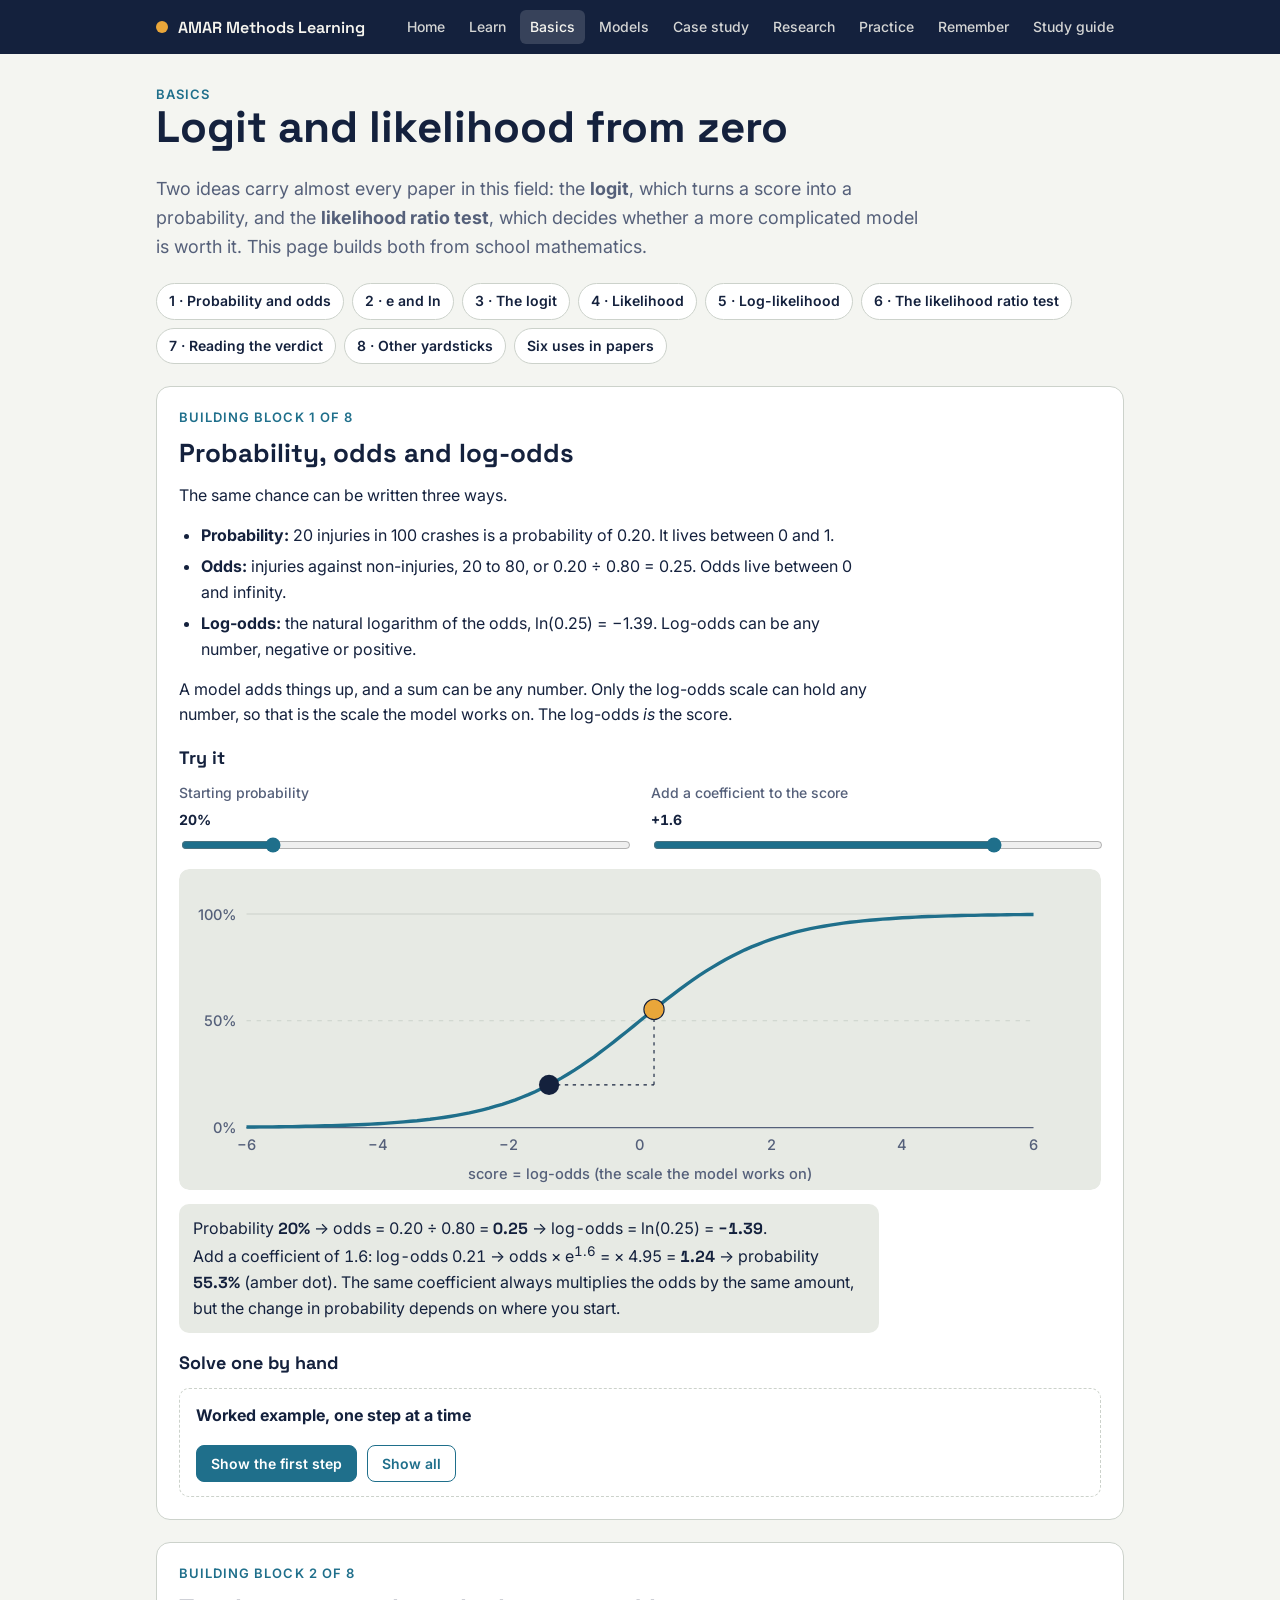
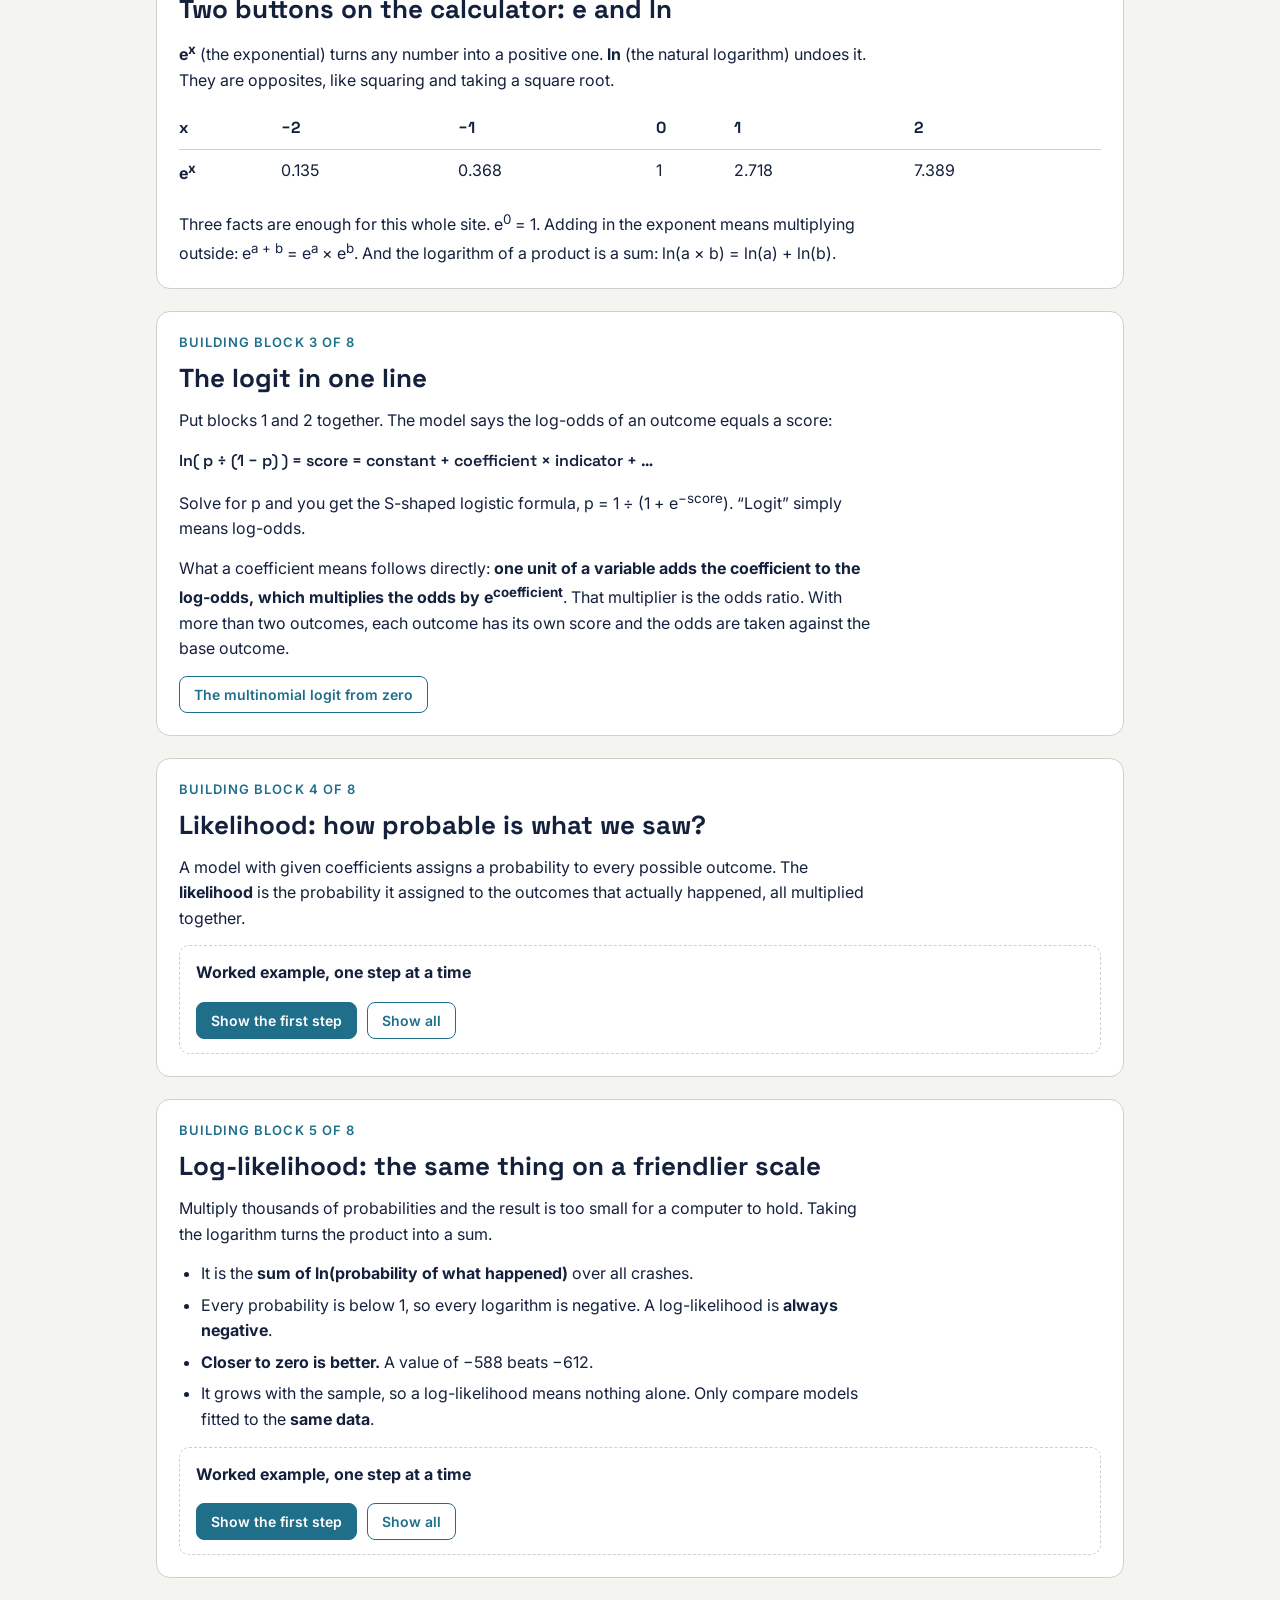
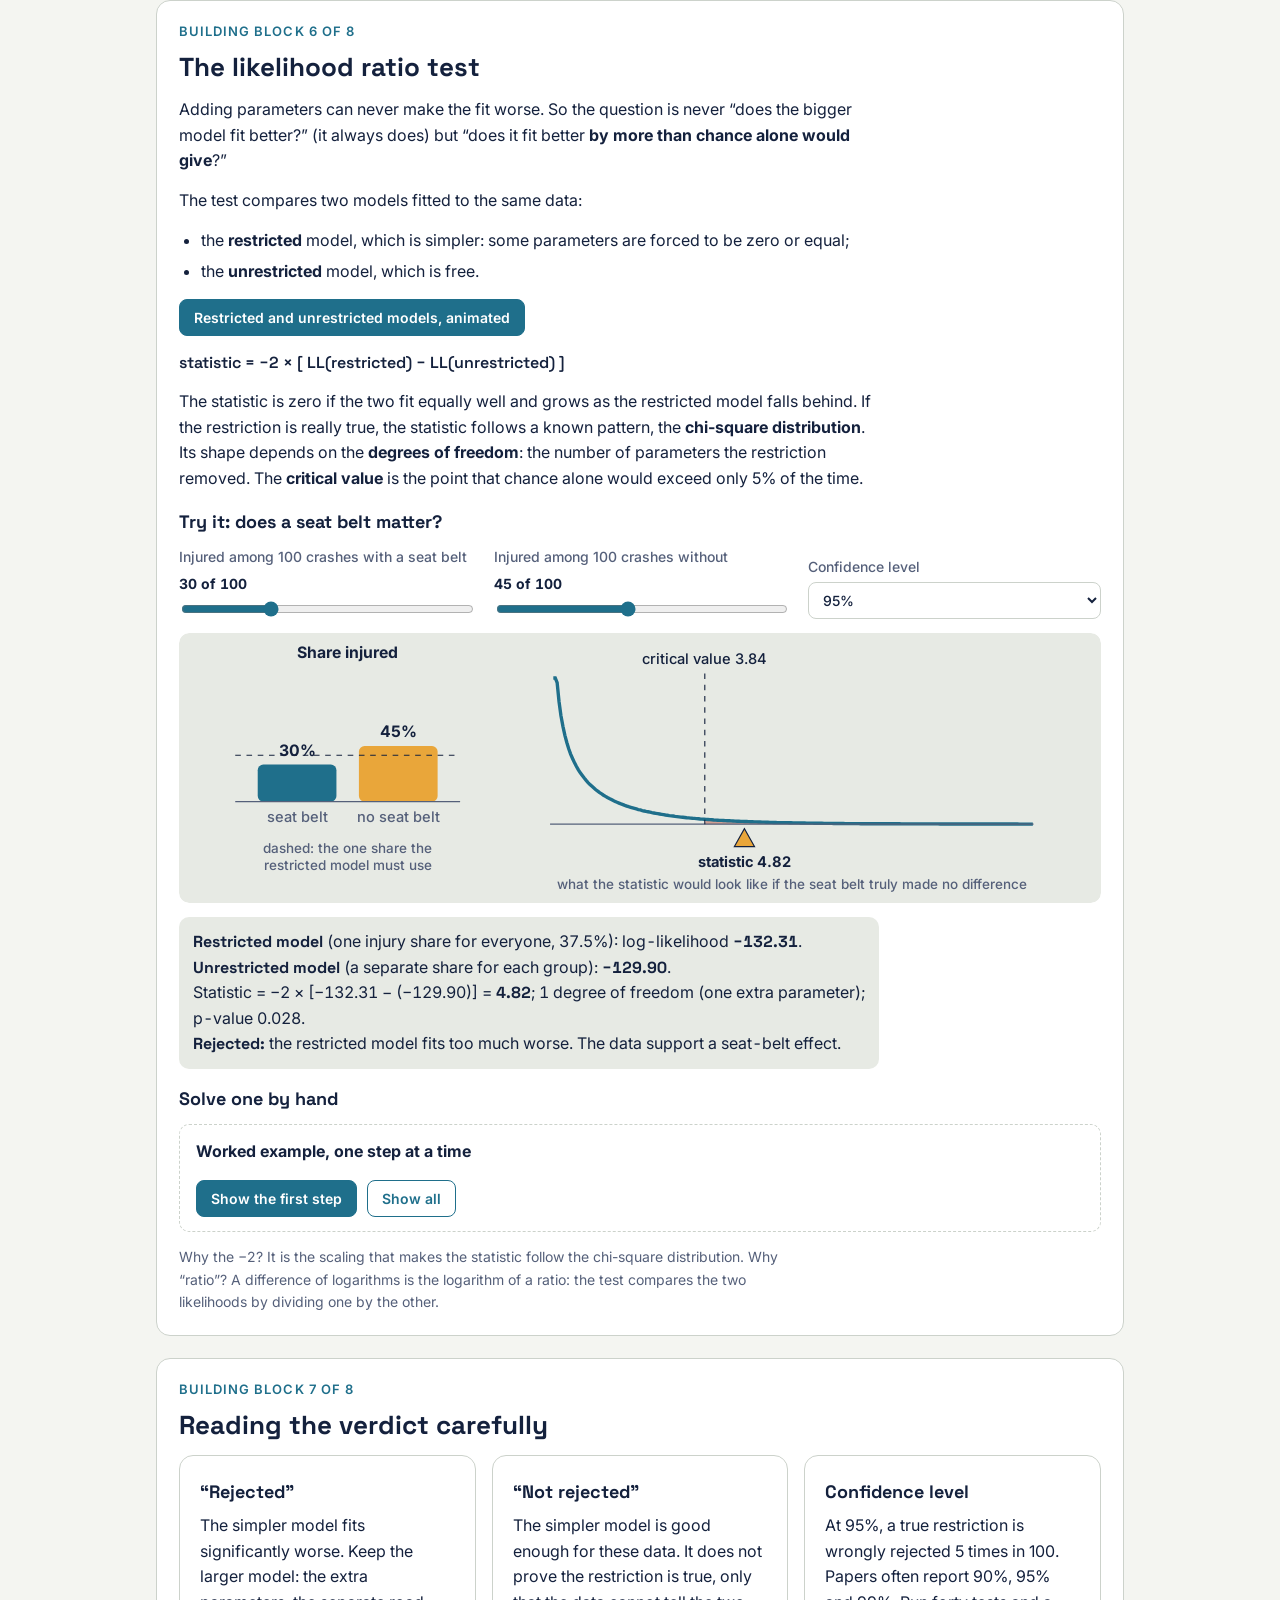
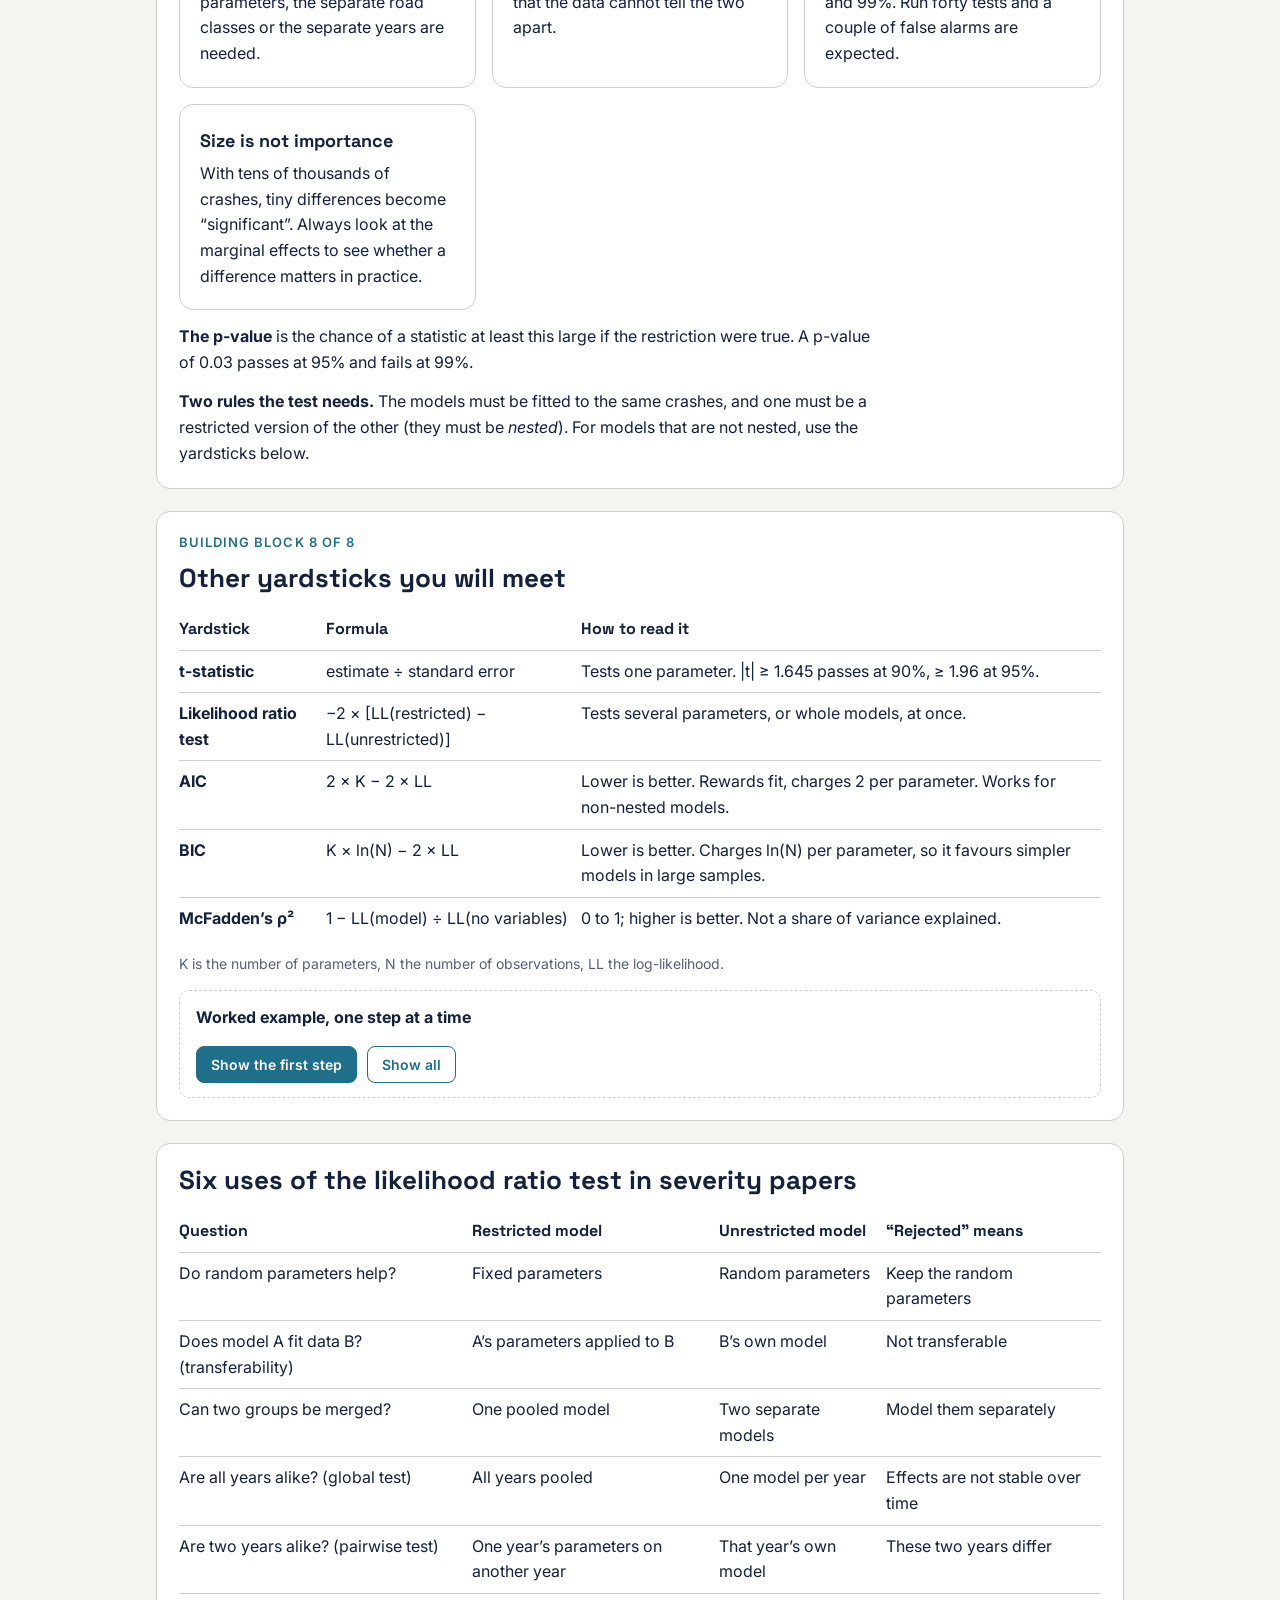
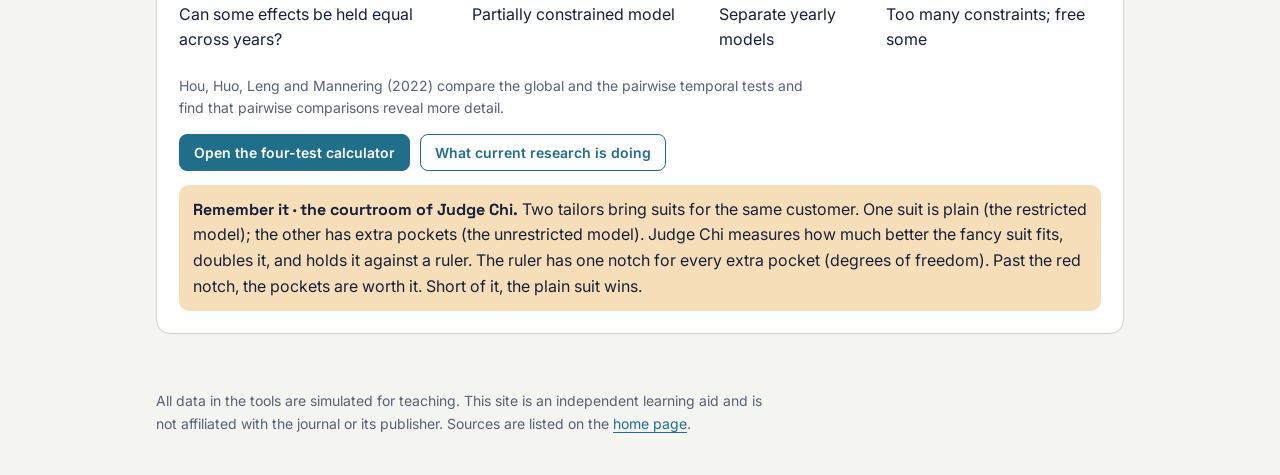
==== docs/basics.html @ bf3d54a3 "Add AMAR methods learning package Website (learn, basics, restricted vs unrestricted, models, multin" ====
<!doctype html>
<html lang="en">
<head>
<meta charset="utf-8">
<meta name="viewport" content="width=device-width, initial-scale=1">
<title>Logit and likelihood from zero · AMAR Methods Learning</title>
<meta name="description" content="Beginner-friendly animations, interactive worked solutions, a study guide and memory techniques for the methods used in accident research.">
<link rel="preconnect" href="https://fonts.googleapis.com"><link rel="preconnect" href="https://fonts.gstatic.com" crossorigin>
<link rel="stylesheet" href="https://fonts.googleapis.com/css2?family=Inter:wght@400;500;600&family=Space+Grotesk:wght@500;600;700&display=swap">
<link rel="stylesheet" href="css/site.css">
</head>
<body>
<header class="band"><div class="in"><a class="brand" href="index.html"><i></i>AMAR Methods Learning</a><nav aria-label="Pages"><a href="index.html">Home</a><a href="learn.html">Learn</a><a href="basics.html" aria-current="page">Basics</a><a href="models.html">Models</a><a href="study.html">Case study</a><a href="research.html">Research</a><a href="practice.html">Practice</a><a href="memory.html">Remember</a><a href="viewer.html?doc=materials/AMAR_Methods_Study_Guide.pdf&mode=guide">Study guide</a></nav></div></header>
<main class="wrap">
<div><p class="eyebrow">Basics</p><h1>Logit and likelihood from zero</h1></div>
<p class="lede">Two ideas carry almost every paper in this field: the <b>logit</b>, which turns a score into a probability, and the <b>likelihood ratio test</b>, which decides whether a more complicated model is worth it. This page builds both from school mathematics.</p>
<nav class="jump" aria-label="Building blocks"><a href="#b1">1 · Probability and odds</a><a href="#b2">2 · e and ln</a><a href="#b3">3 · The logit</a><a href="#b4">4 · Likelihood</a><a href="#b5">5 · Log-likelihood</a><a href="#b6">6 · The likelihood ratio test</a><a href="#b7">7 · Reading the verdict</a><a href="#b8">8 · Other yardsticks</a><a href="#uses">Six uses in papers</a></nav>

<section class="concept" id="b1"><p class="eyebrow">Building block 1 of 8</p><h2>Probability, odds and log-odds</h2><p>The same chance can be written three ways.</p>
<ul><li><b>Probability:</b> 20 injuries in 100 crashes is a probability of 0.20. It lives between 0 and 1.</li><li><b>Odds:</b> injuries against non-injuries, 20 to 80, or 0.20 ÷ 0.80 = 0.25. Odds live between 0 and infinity.</li><li><b>Log-odds:</b> the natural logarithm of the odds, ln(0.25) = −1.39. Log-odds can be any number, negative or positive.</li></ul>
<p>A model adds things up, and a sum can be any number. Only the log-odds scale can hold any number, so that is the scale the model works on. The log-odds <i>is</i> the score.</p>
<h3>Try it</h3><div class="ctl"><label>Starting probability <b id="od-pv"></b><input type="range" id="od-p" min="1" max="99" step="1" value="20"></label><label>Add a coefficient to the score <b id="od-av"></b><input type="range" id="od-a" min="-3" max="3" step="0.1" value="1.6"></label></div>
<div class="scroll"><svg class="chart" id="od-svg" viewBox="0 0 820 285" role="img" aria-label="S-shaped curve linking the score to the probability"></svg></div>
<p class="read" id="od-read" aria-live="polite"></p><h3>Solve one by hand</h3><div class="steps" data-steps='[&quot;Start with a probability of 0.20.&quot;, &quot;Odds = 0.20 \u00f7 (1 \u2212 0.20) = 0.20 \u00f7 0.80 = &lt;b&gt;0.25&lt;/b&gt;.&quot;, &quot;Log-odds = ln(0.25) = &lt;b&gt;\u22121.386&lt;/b&gt;.&quot;, &quot;A variable with coefficient +1.6 applies. New log-odds = \u22121.386 + 1.6 = &lt;b&gt;0.214&lt;/b&gt;.&quot;, &quot;New odds = e&lt;sup&gt;0.214&lt;/sup&gt; = &lt;b&gt;1.238&lt;/b&gt;. Check: 0.25 \u00d7 e&lt;sup&gt;1.6&lt;/sup&gt; = 0.25 \u00d7 4.953 = 1.238.&quot;, &quot;New probability = 1.238 \u00f7 (1 + 1.238) = &lt;b&gt;0.553&lt;/b&gt;. The coefficient moved the probability from 20% to 55%.&quot;]'><b>Worked example, one step at a time</b></div></section>

<section class="concept" id="b2"><p class="eyebrow">Building block 2 of 8</p><h2>Two buttons on the calculator: e and ln</h2><p><b>e<sup>x</sup></b> (the exponential) turns any number into a positive one. <b>ln</b> (the natural logarithm) undoes it. They are opposites, like squaring and taking a square root.</p>
<div class="scroll"><table class="t"><tr><th>x</th><th>−2</th><th>−1</th><th>0</th><th>1</th><th>2</th></tr><tr><td><b>e<sup>x</sup></b></td><td>0.135</td><td>0.368</td><td>1</td><td>2.718</td><td>7.389</td></tr></table></div>
<p>Three facts are enough for this whole site. e<sup>0</sup> = 1. Adding in the exponent means multiplying outside: e<sup>a + b</sup> = e<sup>a</sup> × e<sup>b</sup>. And the logarithm of a product is a sum: ln(a × b) = ln(a) + ln(b).</p></section>

<section class="concept" id="b3"><p class="eyebrow">Building block 3 of 8</p><h2>The logit in one line</h2><p>Put blocks 1 and 2 together. The model says the log-odds of an outcome equals a score:</p>
<p style="font-family:var(--display);font-weight:600">ln( p ÷ (1 − p) ) = score = constant + coefficient × indicator + …</p>
<p>Solve for p and you get the S-shaped logistic formula, p = 1 ÷ (1 + e<sup>−score</sup>). “Logit” simply means log-odds.</p>
<p>What a coefficient means follows directly: <b>one unit of a variable adds the coefficient to the log-odds, which multiplies the odds by e<sup>coefficient</sup></b>. That multiplier is the odds ratio. With more than two outcomes, each outcome has its own score and the odds are taken against the base outcome.</p>
<div class="btns"><a class="btn ghost" href="mnl.html">The multinomial logit from zero</a></div></section>

<section class="concept" id="b4"><p class="eyebrow">Building block 4 of 8</p><h2>Likelihood: how probable is what we saw?</h2><p>A model with given coefficients assigns a probability to every possible outcome. The <b>likelihood</b> is the probability it assigned to the outcomes that actually happened, all multiplied together.</p><div class="steps" data-steps='[&quot;Three crashes. The model says the probabilities of injury are 0.8, 0.6 and 0.3.&quot;, &quot;What happened: injury, injury, no injury.&quot;, &quot;The model gave these outcomes probabilities of 0.8, 0.6 and 1 \u2212 0.3 = 0.7.&quot;, &quot;Likelihood = 0.8 \u00d7 0.6 \u00d7 0.7 = &lt;b&gt;0.336&lt;/b&gt;.&quot;, &quot;A second model gives 0.5, 0.5, 0.5. Its likelihood = 0.5 \u00d7 0.5 \u00d7 0.5 = &lt;b&gt;0.125&lt;/b&gt;.&quot;, &quot;The first model makes the observed data more probable, so it fits better. Estimation searches for the coefficients with the highest likelihood.&quot;]'><b>Worked example, one step at a time</b></div></section>

<section class="concept" id="b5"><p class="eyebrow">Building block 5 of 8</p><h2>Log-likelihood: the same thing on a friendlier scale</h2><p>Multiply thousands of probabilities and the result is too small for a computer to hold. Taking the logarithm turns the product into a sum.</p>
<ul><li>It is the <b>sum of ln(probability of what happened)</b> over all crashes.</li><li>Every probability is below 1, so every logarithm is negative. A log-likelihood is <b>always negative</b>.</li><li><b>Closer to zero is better.</b> A value of −588 beats −612.</li><li>It grows with the sample, so a log-likelihood means nothing alone. Only compare models fitted to the <b>same data</b>.</li></ul><div class="steps" data-steps='[&quot;From block 4: probabilities of what happened are 0.8, 0.6 and 0.7.&quot;, &quot;ln(0.8) = \u22120.223, ln(0.6) = \u22120.511, ln(0.7) = \u22120.357.&quot;, &quot;Log-likelihood = \u22120.223 \u2212 0.511 \u2212 0.357 = &lt;b&gt;\u22121.091&lt;/b&gt;.&quot;, &quot;Second model: 3 \u00d7 ln(0.5) = 3 \u00d7 (\u22120.693) = &lt;b&gt;\u22122.079&lt;/b&gt;.&quot;, &quot;\u22121.091 is closer to zero than \u22122.079: the first model fits better, the same answer as before.&quot;, &quot;Check: e&lt;sup&gt;\u22121.091&lt;/sup&gt; = 0.336, the likelihood from block 4.&quot;]'><b>Worked example, one step at a time</b></div></section>

<section class="concept" id="b6"><p class="eyebrow">Building block 6 of 8</p><h2>The likelihood ratio test</h2><p>Adding parameters can never make the fit worse. So the question is never “does the bigger model fit better?” (it always does) but “does it fit better <b>by more than chance alone would give</b>?”</p>
<p>The test compares two models fitted to the same data:</p>
<ul><li>the <b>restricted</b> model, which is simpler: some parameters are forced to be zero or equal;</li><li>the <b>unrestricted</b> model, which is free.</li></ul>
<div class="btns"><a class="btn" href="restricted.html">Restricted and unrestricted models, animated</a></div>
<p style="font-family:var(--display);font-weight:600">statistic = −2 × [ LL(restricted) − LL(unrestricted) ]</p>
<p>The statistic is zero if the two fit equally well and grows as the restricted model falls behind. If the restriction is really true, the statistic follows a known pattern, the <b>chi-square distribution</b>. Its shape depends on the <b>degrees of freedom</b>: the number of parameters the restriction removed. The <b>critical value</b> is the point that chance alone would exceed only 5% of the time.</p>
<h3>Try it: does a seat belt matter?</h3><div class="ctl"><label>Injured among 100 crashes with a seat belt <b id="lc-av"></b><input type="range" id="lc-a" min="1" max="99" step="1" value="30"></label><label>Injured among 100 crashes without <b id="lc-bv"></b><input type="range" id="lc-b" min="1" max="99" step="1" value="45"></label><label>Confidence level<select id="lc-c" style="font:inherit;padding:8px 10px;border-radius:8px;border:1px solid var(--line);background:var(--surface);color:var(--fg)"><option value="0.9">90%</option><option value="0.95" selected>95%</option><option value="0.99">99%</option></select></label></div>
<div class="scroll"><svg class="chart" id="lc-svg" viewBox="0 0 820 240" role="img" aria-label="Injury shares in two groups and the chi-square distribution with the test statistic"></svg></div>
<p class="read" id="lc-read" aria-live="polite"></p><h3>Solve one by hand</h3><div class="steps" data-steps='[&quot;100 belted crashes with 30 injuries; 100 unbelted crashes with 45 injuries.&quot;, &quot;Restricted model: one injury share for all, 75 \u00f7 200 = 0.375. LL = 75 \u00d7 ln(0.375) + 125 \u00d7 ln(0.625) = \u221273.56 \u2212 58.75 = &lt;b&gt;\u2212132.31&lt;/b&gt;.&quot;, &quot;Unrestricted model: 0.30 for belted, 0.45 for unbelted. LL = 30 \u00d7 ln(0.30) + 70 \u00d7 ln(0.70) + 45 \u00d7 ln(0.45) + 55 \u00d7 ln(0.55) = &lt;b&gt;\u2212129.90&lt;/b&gt;.&quot;, &quot;Statistic = \u22122 \u00d7 [\u2212132.31 \u2212 (\u2212129.90)] = \u22122 \u00d7 (\u22122.41) = &lt;b&gt;4.82&lt;/b&gt;.&quot;, &quot;The unrestricted model has one more parameter, so 1 degree of freedom. The 5% critical value is 3.84.&quot;, &quot;4.82 &amp;gt; 3.84: reject the restricted model. The difference between the groups is more than chance would explain.&quot;]'><b>Worked example, one step at a time</b></div><p class="note">Why the −2? It is the scaling that makes the statistic follow the chi-square distribution. Why “ratio”? A difference of logarithms is the logarithm of a ratio: the test compares the two likelihoods by dividing one by the other.</p></section>

<section class="concept" id="b7"><p class="eyebrow">Building block 7 of 8</p><h2>Reading the verdict carefully</h2><div class="grid">
<div class="card"><h3>“Rejected”</h3><p>The simpler model fits significantly worse. Keep the larger model: the extra parameters, the separate road classes or the separate years are needed.</p></div>
<div class="card"><h3>“Not rejected”</h3><p>The simpler model is good enough for these data. It does not prove the restriction is true, only that the data cannot tell the two apart.</p></div>
<div class="card"><h3>Confidence level</h3><p>At 95%, a true restriction is wrongly rejected 5 times in 100. Papers often report 90%, 95% and 99%. Run forty tests and a couple of false alarms are expected.</p></div>
<div class="card"><h3>Size is not importance</h3><p>With tens of thousands of crashes, tiny differences become “significant”. Always look at the marginal effects to see whether a difference matters in practice.</p></div></div>
<p><b>The p-value</b> is the chance of a statistic at least this large if the restriction were true. A p-value of 0.03 passes at 95% and fails at 99%.</p>
<p><b>Two rules the test needs.</b> The models must be fitted to the same crashes, and one must be a restricted version of the other (they must be <i>nested</i>). For models that are not nested, use the yardsticks below.</p></section>

<section class="concept" id="b8"><p class="eyebrow">Building block 8 of 8</p><h2>Other yardsticks you will meet</h2><div class="scroll"><table class="t"><tr><th>Yardstick</th><th>Formula</th><th>How to read it</th></tr>
<tr><td><b>t-statistic</b></td><td>estimate ÷ standard error</td><td>Tests one parameter. |t| ≥ 1.645 passes at 90%, ≥ 1.96 at 95%.</td></tr>
<tr><td><b>Likelihood ratio test</b></td><td>−2 × [LL(restricted) − LL(unrestricted)]</td><td>Tests several parameters, or whole models, at once.</td></tr>
<tr><td><b>AIC</b></td><td>2 × K − 2 × LL</td><td>Lower is better. Rewards fit, charges 2 per parameter. Works for non-nested models.</td></tr>
<tr><td><b>BIC</b></td><td>K × ln(N) − 2 × LL</td><td>Lower is better. Charges ln(N) per parameter, so it favours simpler models in large samples.</td></tr>
<tr><td><b>McFadden’s ρ²</b></td><td>1 − LL(model) ÷ LL(no variables)</td><td>0 to 1; higher is better. Not a share of variance explained.</td></tr></table></div>
<p class="note">K is the number of parameters, N the number of observations, LL the log-likelihood.</p><div class="steps" data-steps='[&quot;Seat-belt example. Model A (two shares): LL = \u2212129.90, K = 2. Model B (one share): LL = \u2212132.31, K = 1. N = 200.&quot;, &quot;AIC of A = 2 \u00d7 2 \u2212 2 \u00d7 (\u2212129.90) = 4 + 259.80 = &lt;b&gt;263.80&lt;/b&gt;.&quot;, &quot;AIC of B = 2 \u00d7 1 \u2212 2 \u00d7 (\u2212132.31) = 2 + 264.63 = &lt;b&gt;266.63&lt;/b&gt;. AIC prefers A.&quot;, &quot;BIC of A = 2 \u00d7 ln(200) + 259.80 = 10.60 + 259.80 = &lt;b&gt;270.40&lt;/b&gt;.&quot;, &quot;BIC of B = 1 \u00d7 ln(200) + 264.63 = 5.30 + 264.63 = &lt;b&gt;269.92&lt;/b&gt;. BIC prefers B, narrowly.&quot;, &quot;The yardsticks can disagree when the evidence is borderline. BIC asks for stronger evidence before accepting an extra parameter.&quot;]'><b>Worked example, one step at a time</b></div></section>

<section class="concept" id="uses"><h2>Six uses of the likelihood ratio test in severity papers</h2>
<div class="scroll"><table class="t"><tr><th>Question</th><th>Restricted model</th><th>Unrestricted model</th><th>“Rejected” means</th></tr>
<tr><td>Do random parameters help?</td><td>Fixed parameters</td><td>Random parameters</td><td>Keep the random parameters</td></tr>
<tr><td>Does model A fit data B? (transferability)</td><td>A’s parameters applied to B</td><td>B’s own model</td><td>Not transferable</td></tr>
<tr><td>Can two groups be merged?</td><td>One pooled model</td><td>Two separate models</td><td>Model them separately</td></tr>
<tr><td>Are all years alike? (global test)</td><td>All years pooled</td><td>One model per year</td><td>Effects are not stable over time</td></tr>
<tr><td>Are two years alike? (pairwise test)</td><td>One year’s parameters on another year</td><td>That year’s own model</td><td>These two years differ</td></tr>
<tr><td>Can some effects be held equal across years?</td><td>Partially constrained model</td><td>Separate yearly models</td><td>Too many constraints; free some</td></tr></table></div>
<p class="note">Hou, Huo, Leng and Mannering (2022) compare the global and the pairwise temporal tests and find that pairwise comparisons reveal more detail.</p>
<div class="btns"><a class="btn" href="study.html#step8">Open the four-test calculator</a><a class="btn ghost" href="research.html">What current research is doing</a></div>
<div class="hook"><b>Remember it · the courtroom of Judge Chi.</b> Two tailors bring suits for the same customer. One suit is plain (the restricted model); the other has extra pockets (the unrestricted model). Judge Chi measures how much better the fancy suit fits, doubles it, and holds it against a ruler. The ruler has one notch for every extra pocket (degrees of freedom). Past the red notch, the pockets are worth it. Short of it, the plain suit wins.</div></section>
</main>
<footer class="site"><p>All data in the tools are simulated for teaching. This site is an independent learning aid and is not affiliated with the journal or its publisher. Sources are listed on the <a href="index.html#sources">home page</a>.</p></footer>
<script src="js/common.js"></script>
<script src="js/foundations.js"></script>
</body>
</html>
---- docs/css/site.css ----
/* AMAR Methods Learning. Ink navy and paper, amber for emphasis, teal for labels.
   Layout: a navy band for navigation, one reading column, cards for each concept and tool. */
:root{
  --bg:#F4F5F1; --surface:#FFFFFF; --surface2:#E7EAE4; --fg:#14213D; --muted:#55607A; --line:#CCD2CB;
  --accent:#1F6F8B; --accent-fg:#FFFFFF; --amber:#B86E00; --amber-fill:#E9A63A; --amber-soft:#F6DFB8; --teal-soft:#CFE6EC; --bad:#B4432F;
  --band:#14213D; --band-fg:#F6F5EF;
  --display:"Space Grotesk",system-ui,sans-serif; --body:"Inter",system-ui,-apple-system,"Segoe UI",sans-serif;
}
@media (prefers-color-scheme: dark){ :root:not([data-theme="light"]){
  --bg:#0F1524; --surface:#182037; --surface2:#222C47; --fg:#EEF1F6; --muted:#A3AEC6; --line:#33405F;
  --accent:#7CC4DB; --accent-fg:#0B1322; --amber:#F2B450; --amber-fill:#E9A63A; --amber-soft:#4A3A1A; --teal-soft:#1E3F4B; --bad:#F08C78;
  --band:#0A0F1C; --band-fg:#EEF1F6; color-scheme:dark } }
:root[data-theme="dark"]{
  --bg:#0F1524; --surface:#182037; --surface2:#222C47; --fg:#EEF1F6; --muted:#A3AEC6; --line:#33405F;
  --accent:#7CC4DB; --accent-fg:#0B1322; --amber:#F2B450; --amber-fill:#E9A63A; --amber-soft:#4A3A1A; --teal-soft:#1E3F4B; --bad:#F08C78;
  --band:#0A0F1C; --band-fg:#EEF1F6; color-scheme:dark }
*{box-sizing:border-box} [hidden]{display:none!important}
body{margin:0;background:var(--bg);color:var(--fg);font:16px/1.6 var(--body)}
a{color:var(--accent);text-underline-offset:3px}
.band{background:var(--band);color:var(--band-fg)}
.band .in{max-width:1000px;margin:0 auto;padding:10px 16px;display:flex;flex-wrap:wrap;gap:8px 20px;align-items:center}
.brand{font:600 16px var(--display);color:var(--band-fg);text-decoration:none;display:flex;align-items:center;gap:10px}
.brand i{width:12px;height:12px;border-radius:50%;background:var(--amber-fill);display:inline-block}
.band nav{display:flex;flex-wrap:wrap;gap:4px;margin-left:auto}
.band nav a{color:var(--band-fg);text-decoration:none;font-size:14px;font-weight:500;padding:6px 10px;border-radius:6px;opacity:.85}
.band nav a[aria-current=page]{background:rgba(255,255,255,.15);opacity:1}
.wrap{max-width:1000px;margin:0 auto;padding:32px 16px 56px;display:flex;flex-direction:column;gap:22px}
h1,h2,h3{font-family:var(--display);line-height:1.15;margin:0;text-wrap:balance}
h1{font-size:clamp(28px,5vw,44px)} h2{font-size:26px} h3{font-size:18px}
p{margin:0;max-width:70ch} .lede{font-size:18px;color:var(--muted)}
.eyebrow{font:600 13px var(--body);letter-spacing:.08em;text-transform:uppercase;color:var(--accent)}
.note{font-size:14px;color:var(--muted)}
.btns{display:flex;flex-wrap:wrap;gap:10px}
.btn,button.go{display:inline-block;font:600 14px var(--body);padding:9px 14px;border-radius:8px;text-decoration:none;border:1px solid var(--accent);background:var(--accent);color:var(--accent-fg);cursor:pointer}
.btn.ghost,button.go.ghost{background:transparent;color:var(--accent)}
.grid{display:grid;gap:16px;grid-template-columns:repeat(auto-fit,minmax(270px,1fr))}
.card{background:var(--surface);border:1px solid var(--line);border-radius:14px;padding:20px;display:flex;flex-direction:column;gap:10px;min-width:0}
.card .num{font:700 14px var(--display);color:var(--accent)}
nav.jump{display:flex;flex-wrap:wrap;gap:8px}
nav.jump a{font-size:14px;font-weight:600;color:var(--fg);text-decoration:none;border:1px solid var(--line);border-radius:999px;padding:6px 12px;background:var(--surface)}
.concept{background:var(--surface);border:1px solid var(--line);border-radius:14px;padding:22px;display:flex;flex-direction:column;gap:14px;min-width:0;scroll-margin-top:12px}
.concept h3{margin-top:6px}
.ctl{display:grid;grid-template-columns:repeat(auto-fit,minmax(220px,1fr));gap:10px 22px;align-items:end}
.ctl label{display:flex;flex-direction:column;gap:4px;font-size:14px;font-weight:500;color:var(--muted)}
.ctl label b{color:var(--fg);font-variant-numeric:tabular-nums}
input[type=range]{width:100%;accent-color:var(--accent)}
select,input[type=number]{font:500 15px var(--body);padding:7px 9px;border-radius:8px;border:1px solid var(--line);background:var(--bg);color:var(--fg)}
.seg{display:inline-flex;border:1px solid var(--line);border-radius:8px;overflow:hidden;align-self:flex-start;flex-wrap:wrap}
.seg button{font:500 14px var(--body);border:0;background:transparent;color:var(--muted);padding:9px 14px;cursor:pointer}
.seg button[aria-pressed=true]{background:var(--fg);color:var(--bg);font-weight:600}
svg.chart{width:100%;height:auto;display:block;background:var(--surface2);border-radius:10px}
.read{background:var(--surface2);border-radius:10px;padding:12px 14px;font-variant-numeric:tabular-nums}
.read b{font-family:var(--display)}
.steps{border:1px dashed var(--line);border-radius:10px;padding:14px 16px;display:flex;flex-direction:column;gap:8px}
.steps ol{margin:0;padding-left:22px;display:flex;flex-direction:column;gap:6px;font-variant-numeric:tabular-nums}
.steps li{animation:stepin .35s both}
@keyframes stepin{from{opacity:0;transform:translateY(6px)}}
.hook{background:var(--amber-soft);border-radius:10px;padding:12px 14px}
.hook b{font-family:var(--display)}
.q{border:1px solid var(--line);border-radius:10px;padding:14px;display:flex;flex-direction:column;gap:10px;background:var(--surface)}
.q .opts{display:flex;flex-wrap:wrap;gap:6px}
.q .opts button{font:500 14px var(--body);border:1px solid var(--line);background:var(--surface);color:var(--fg);border-radius:999px;padding:6px 12px;cursor:pointer;text-align:left}
.q .opts button.ok{background:var(--teal-soft);border-color:var(--accent);font-weight:600}
.q .opts button.no{background:var(--amber-soft);border-color:var(--amber)}
.q .fb{font-size:14px;min-height:1.5em}
.flash{display:block;width:100%;perspective:900px;cursor:pointer;min-height:200px;border:0;background:none;padding:0;text-align:left;color:inherit;font:inherit}
.flash .in{display:block;position:relative;min-height:200px;height:100%;transition:transform .5s;transform-style:preserve-3d}
.flash[aria-pressed=true] .in{transform:rotateY(180deg)}
.flash .f,.flash .b{position:absolute;inset:0;backface-visibility:hidden;border-radius:12px;padding:16px;display:flex;flex-direction:column;gap:6px;justify-content:center;border:1px solid var(--line)}
.flash .f{background:var(--surface)} .flash .b{background:var(--teal-soft);transform:rotateY(180deg)}
.flash .f b{font-family:var(--display);font-size:18px}
footer.site{max-width:1000px;margin:0 auto;padding:0 16px 40px;font-size:14px;color:var(--muted)}
:focus-visible{outline:2px solid var(--accent);outline-offset:2px}
@media (prefers-reduced-motion: reduce){.steps li{animation:none}.flash .in{transition:none}}

.scroll{overflow-x:auto;border-radius:10px} .scroll svg.chart{min-width:620px}
details.deep{border:1px solid var(--line);border-radius:10px;padding:10px 14px;background:var(--surface2)}
details.deep summary{cursor:pointer;font-family:var(--display);font-weight:600}
details.deep[open] summary{margin-bottom:8px}
details.deep p{margin:8px 0}
table.t{border-collapse:collapse;width:100%;min-width:520px} table.t th{text-align:left;font-family:var(--display)} table.t th,table.t td{padding:8px 12px 8px 0;border-top:1px solid var(--line);vertical-align:top} table.t tr:first-child th{border-top:0}

.concept ul{margin:0;padding-left:22px;display:flex;flex-direction:column;gap:6px;max-width:70ch}
button.go:disabled{cursor:default}
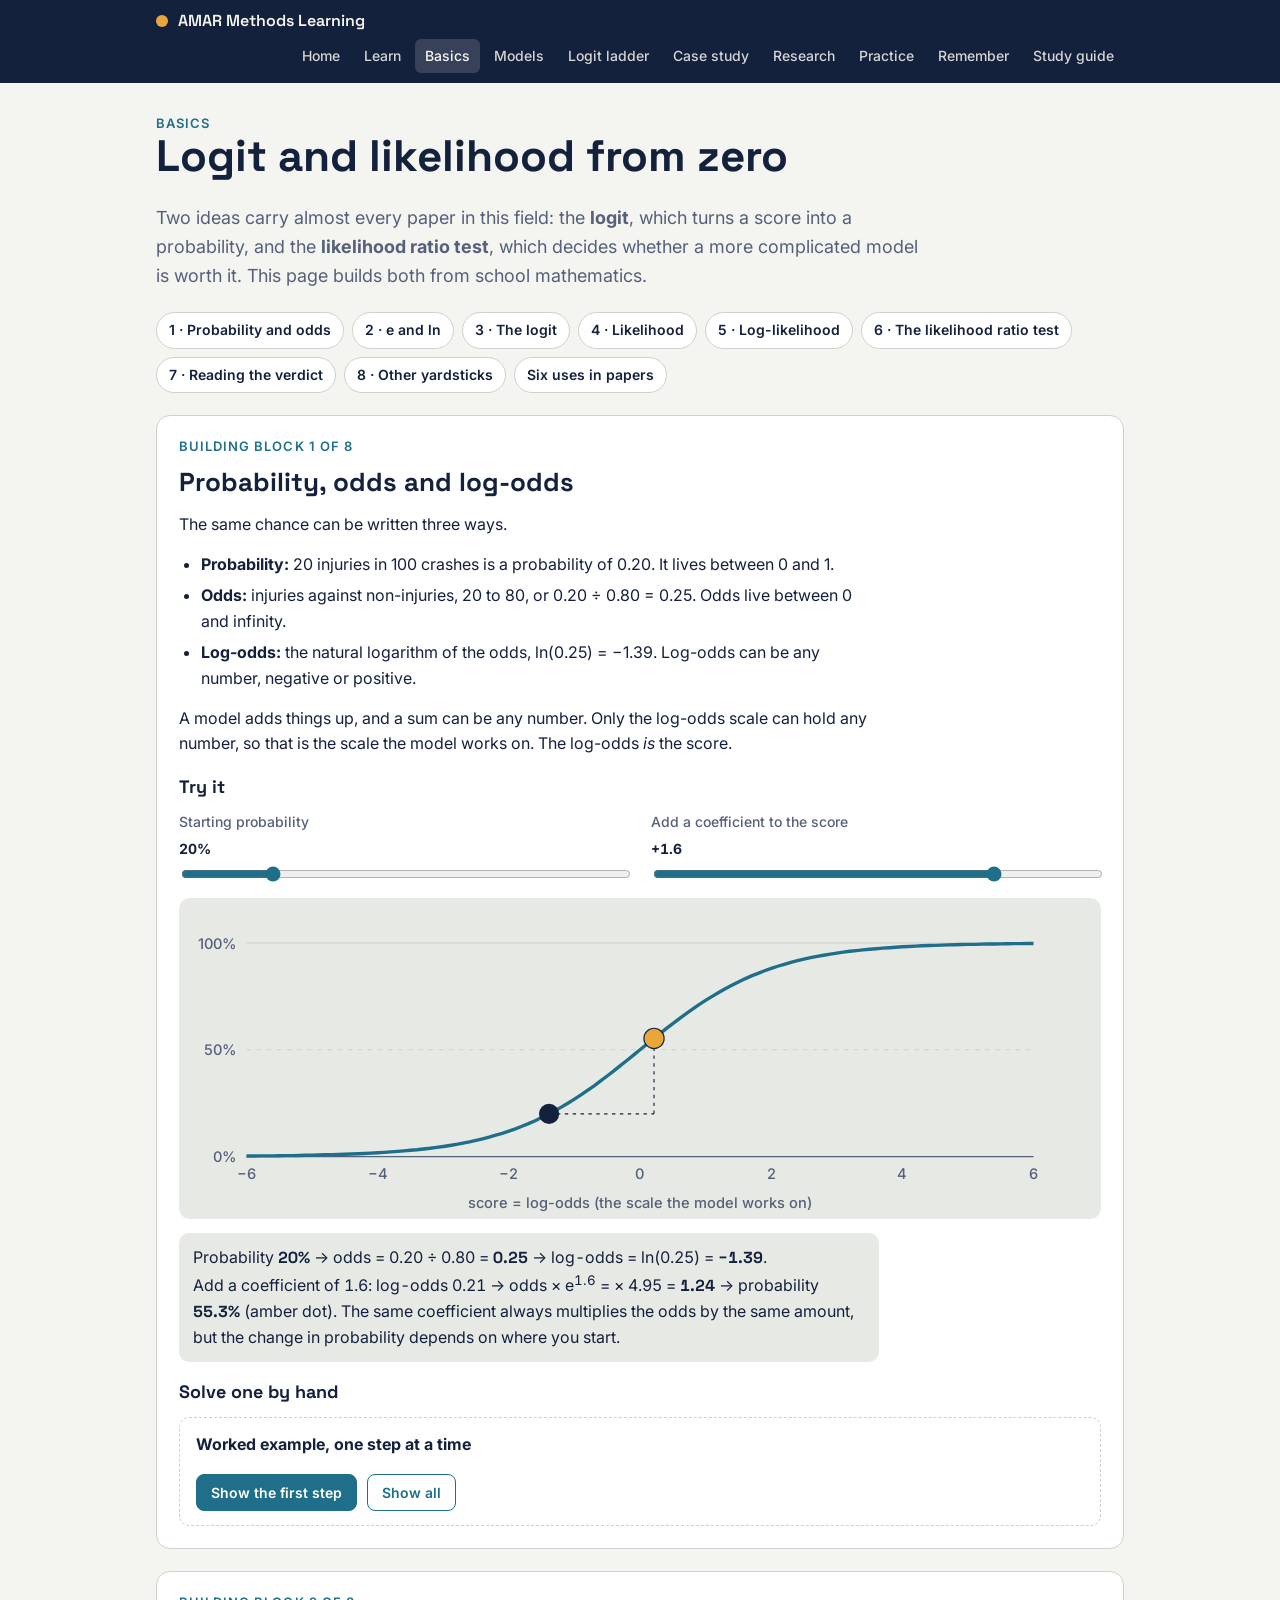
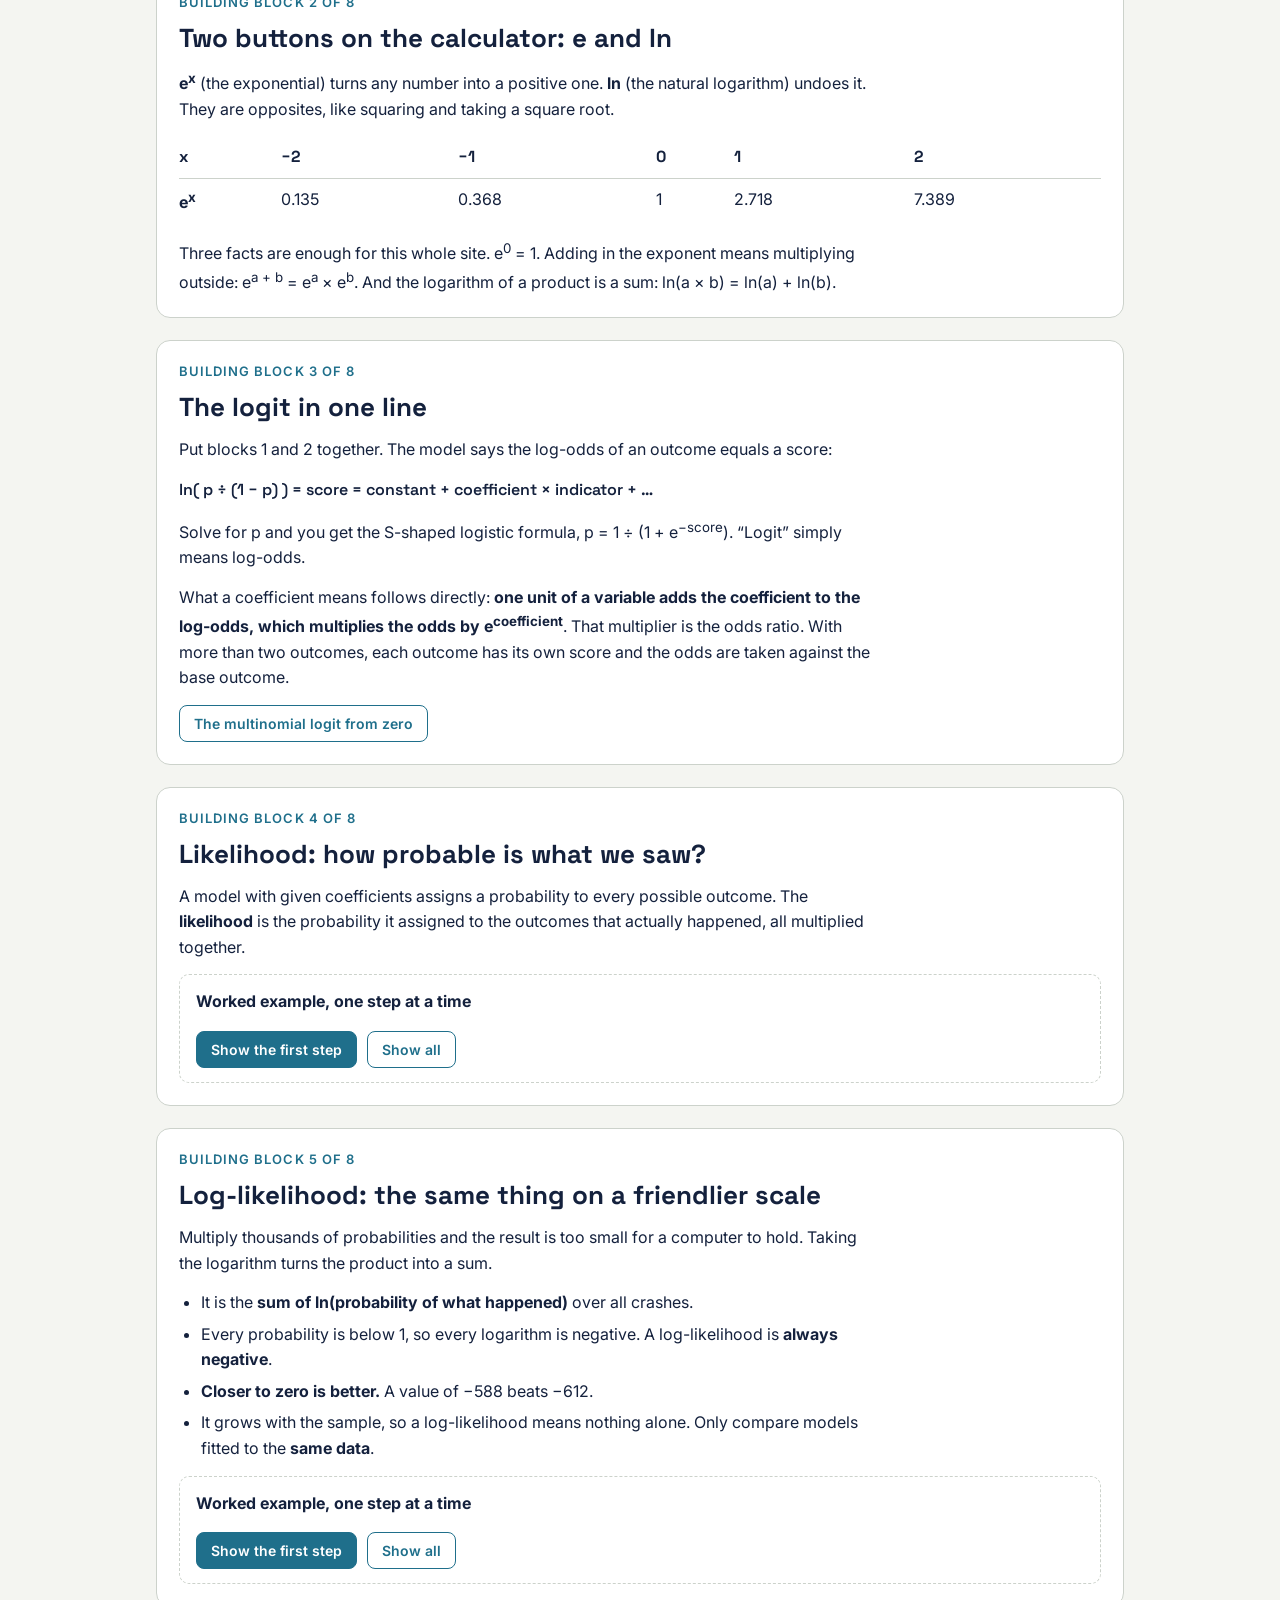
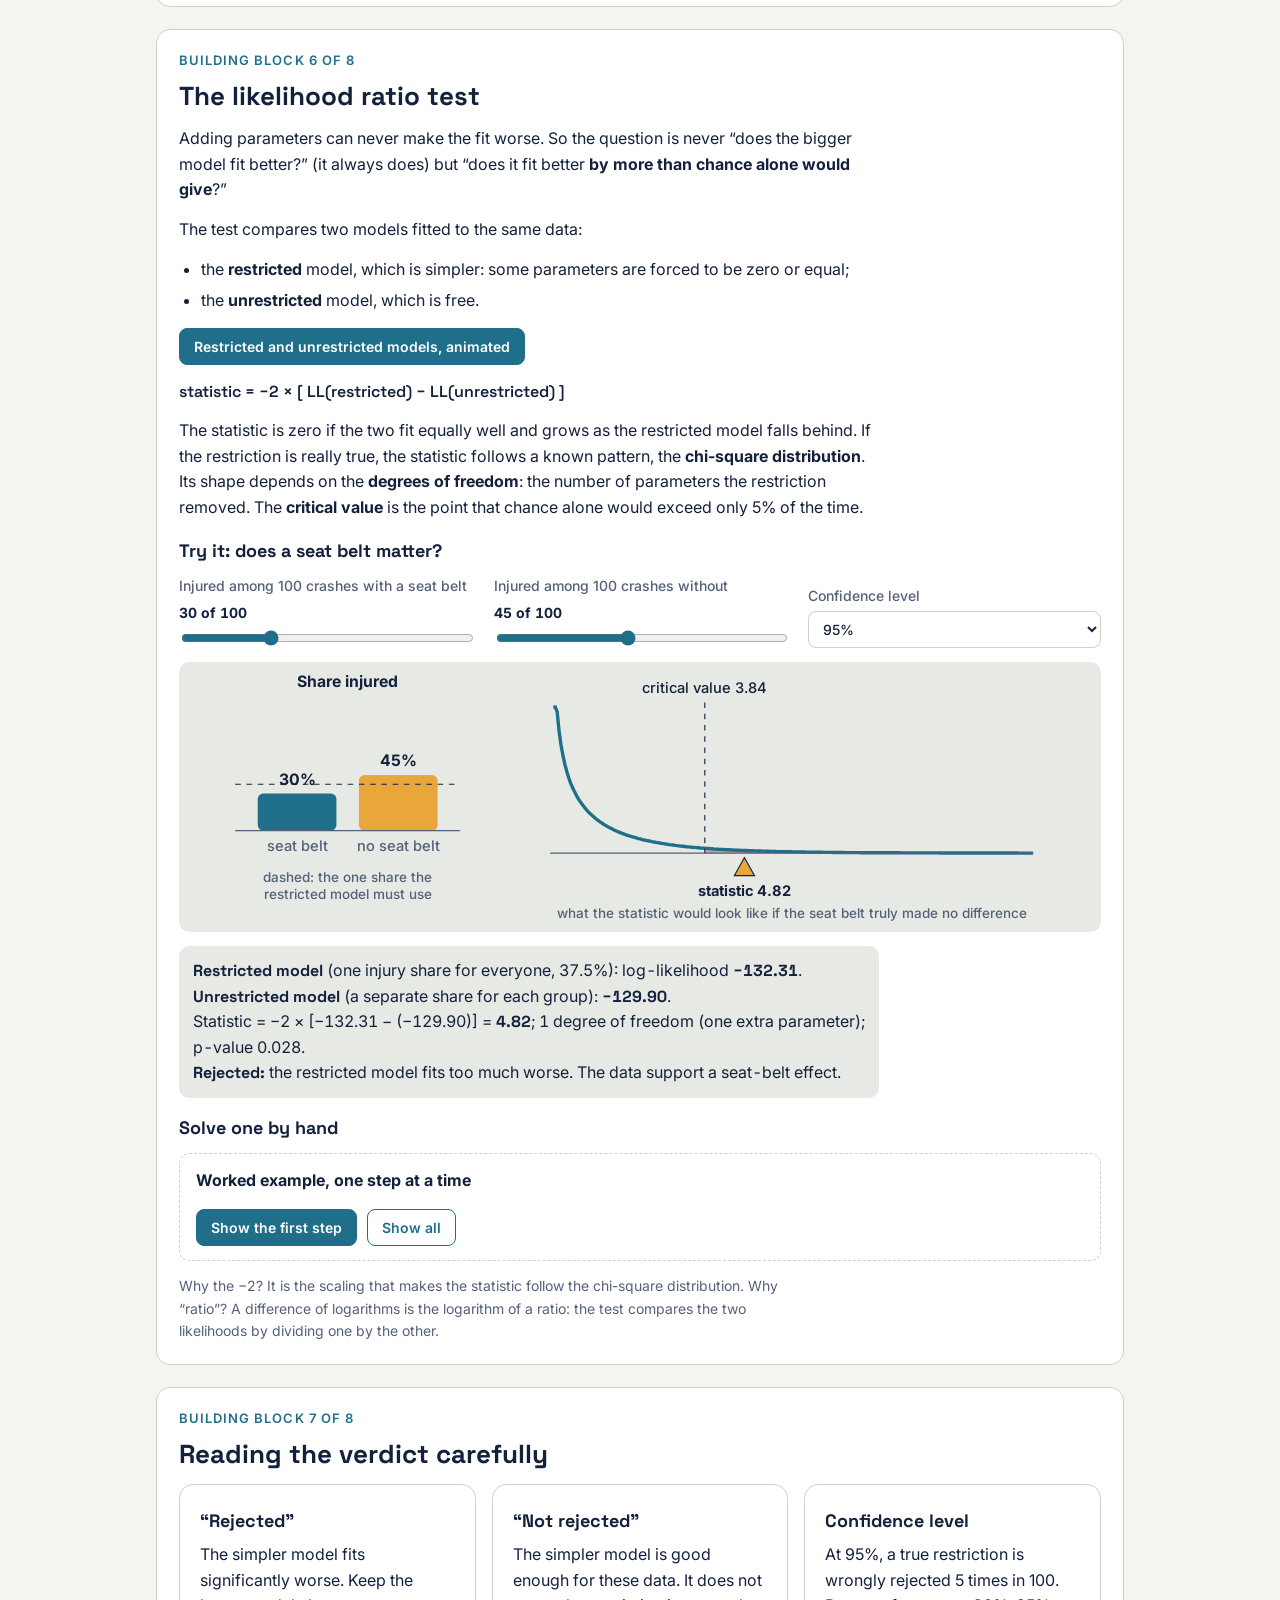
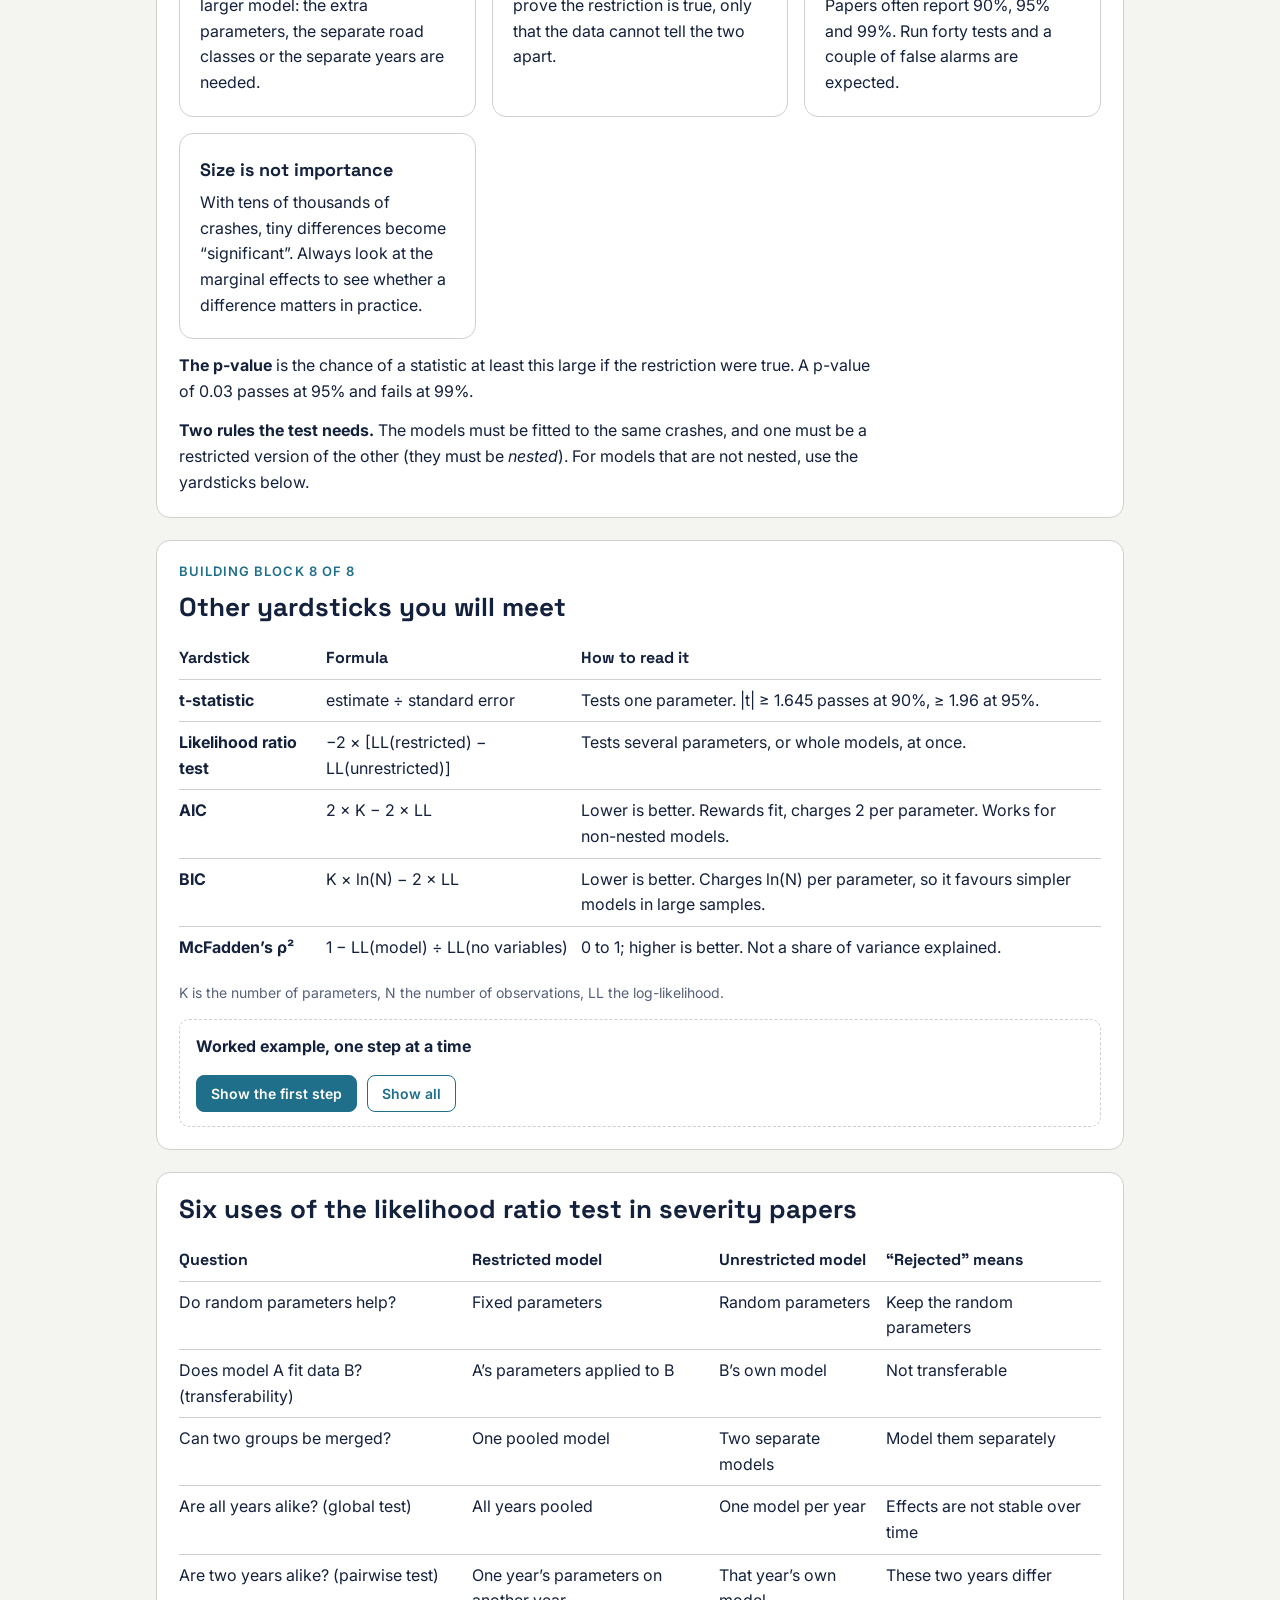
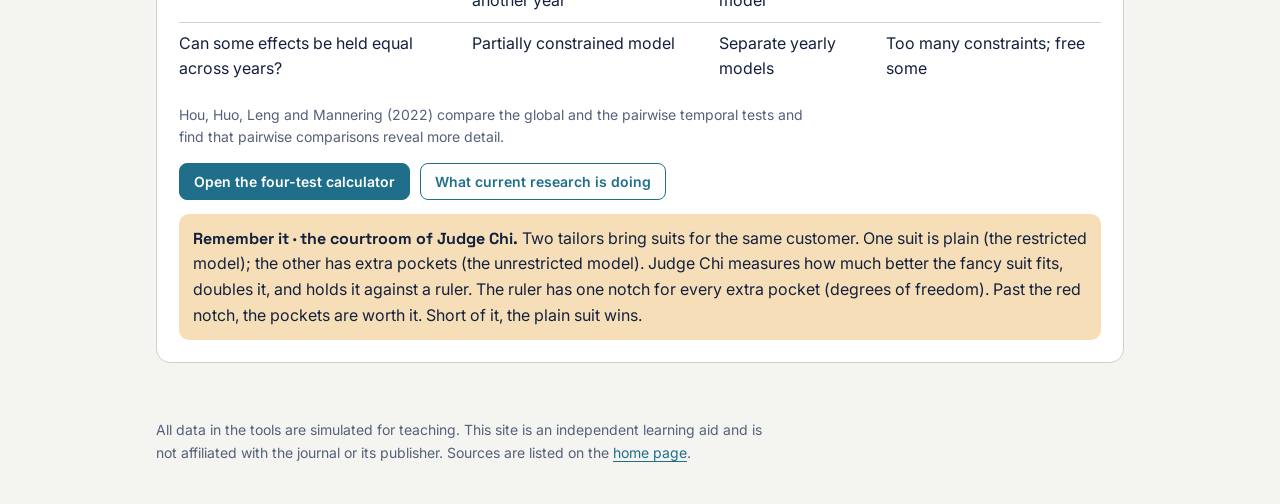
==== commit 14fefeba: "Add the logit ladder: MNL → RPL → RPLHM → RPLHMV Interactive 41-slide presentation, ten animations a" ====
--- a/docs/basics.html
+++ b/docs/basics.html
@@ -10,7 +10,7 @@
 <link rel="stylesheet" href="css/site.css">
 </head>
 <body>
-<header class="band"><div class="in"><a class="brand" href="index.html"><i></i>AMAR Methods Learning</a><nav aria-label="Pages"><a href="index.html">Home</a><a href="learn.html">Learn</a><a href="basics.html" aria-current="page">Basics</a><a href="models.html">Models</a><a href="study.html">Case study</a><a href="research.html">Research</a><a href="practice.html">Practice</a><a href="memory.html">Remember</a><a href="viewer.html?doc=materials/AMAR_Methods_Study_Guide.pdf&mode=guide">Study guide</a></nav></div></header>
+<header class="band"><div class="in"><a class="brand" href="index.html"><i></i>AMAR Methods Learning</a><nav aria-label="Pages"><a href="index.html">Home</a><a href="learn.html">Learn</a><a href="basics.html" aria-current="page">Basics</a><a href="models.html">Models</a><a href="ladder.html">Logit ladder</a><a href="study.html">Case study</a><a href="research.html">Research</a><a href="practice.html">Practice</a><a href="memory.html">Remember</a><a href="viewer.html?doc=materials/AMAR_Methods_Study_Guide.pdf&mode=guide">Study guide</a></nav></div></header>
 <main class="wrap">
 <div><p class="eyebrow">Basics</p><h1>Logit and likelihood from zero</h1></div>
 <p class="lede">Two ideas carry almost every paper in this field: the <b>logit</b>, which turns a score into a probability, and the <b>likelihood ratio test</b>, which decides whether a more complicated model is worth it. This page builds both from school mathematics.</p>
